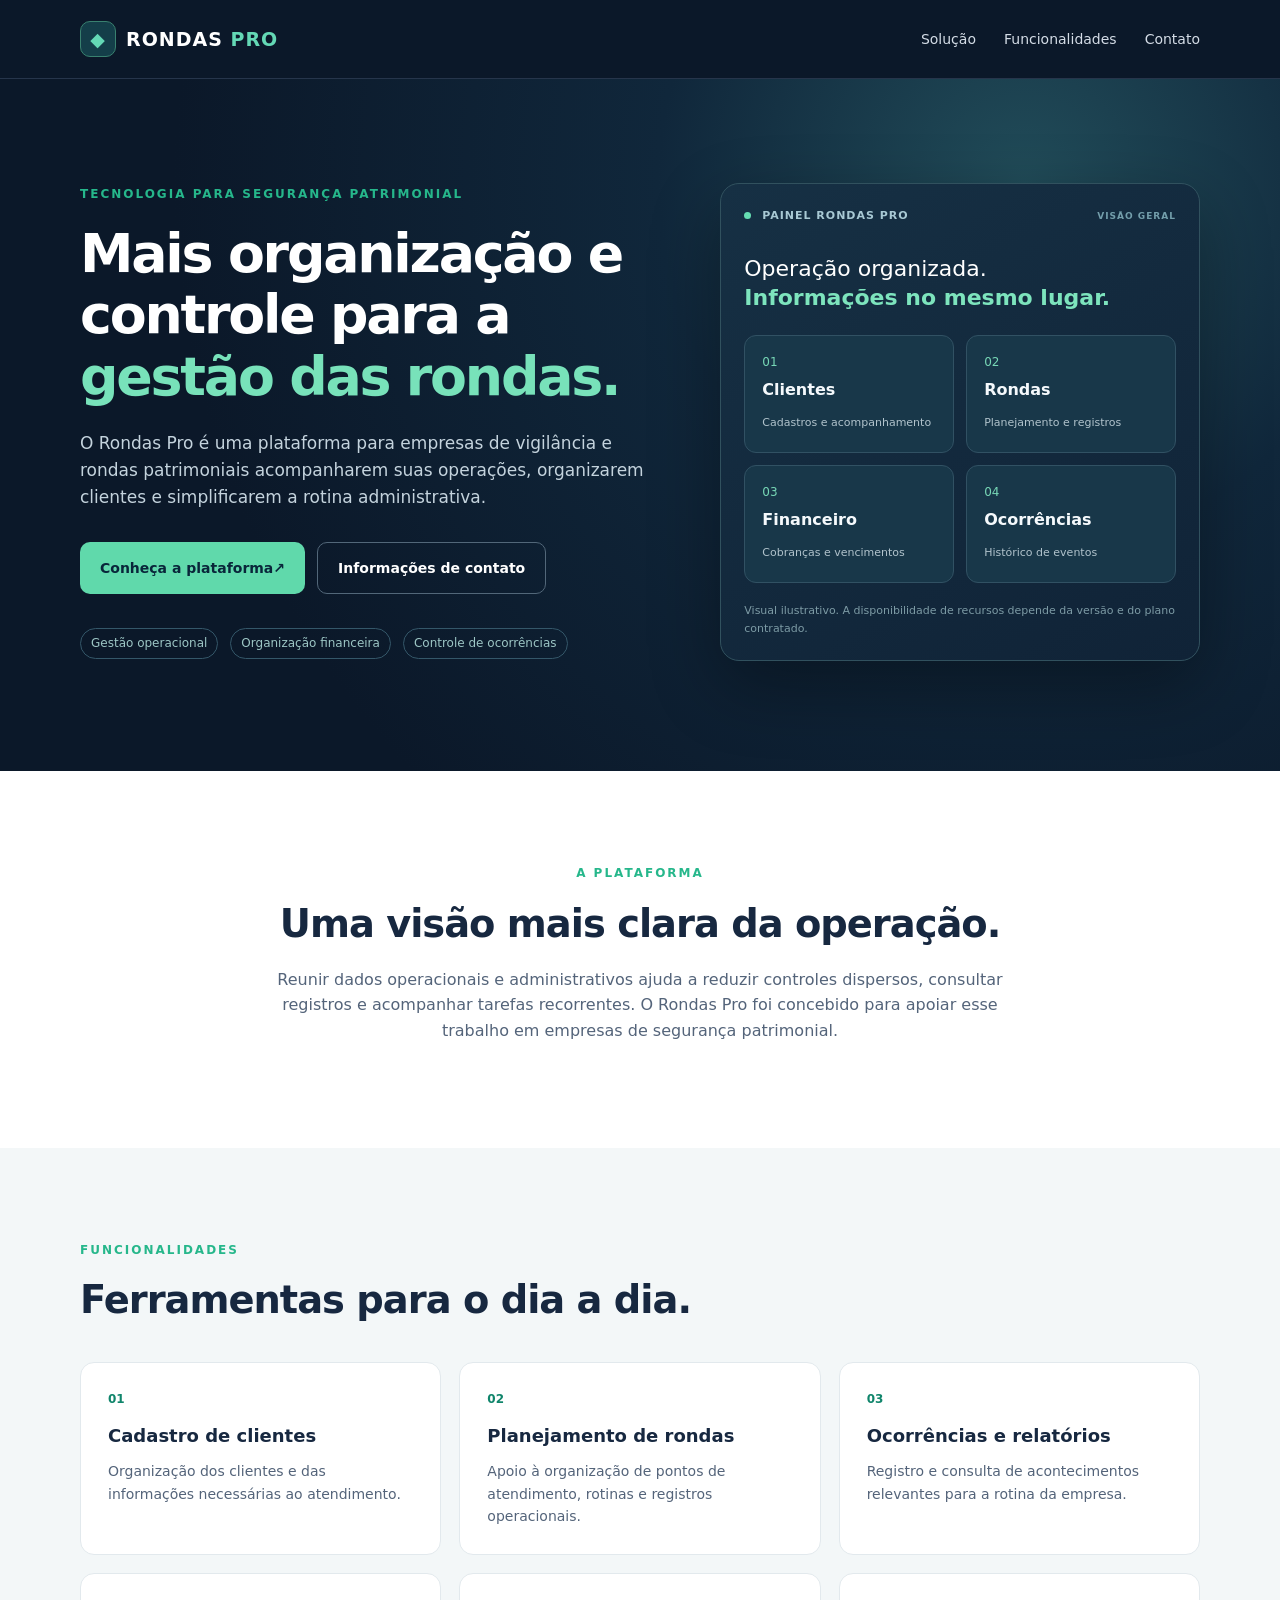
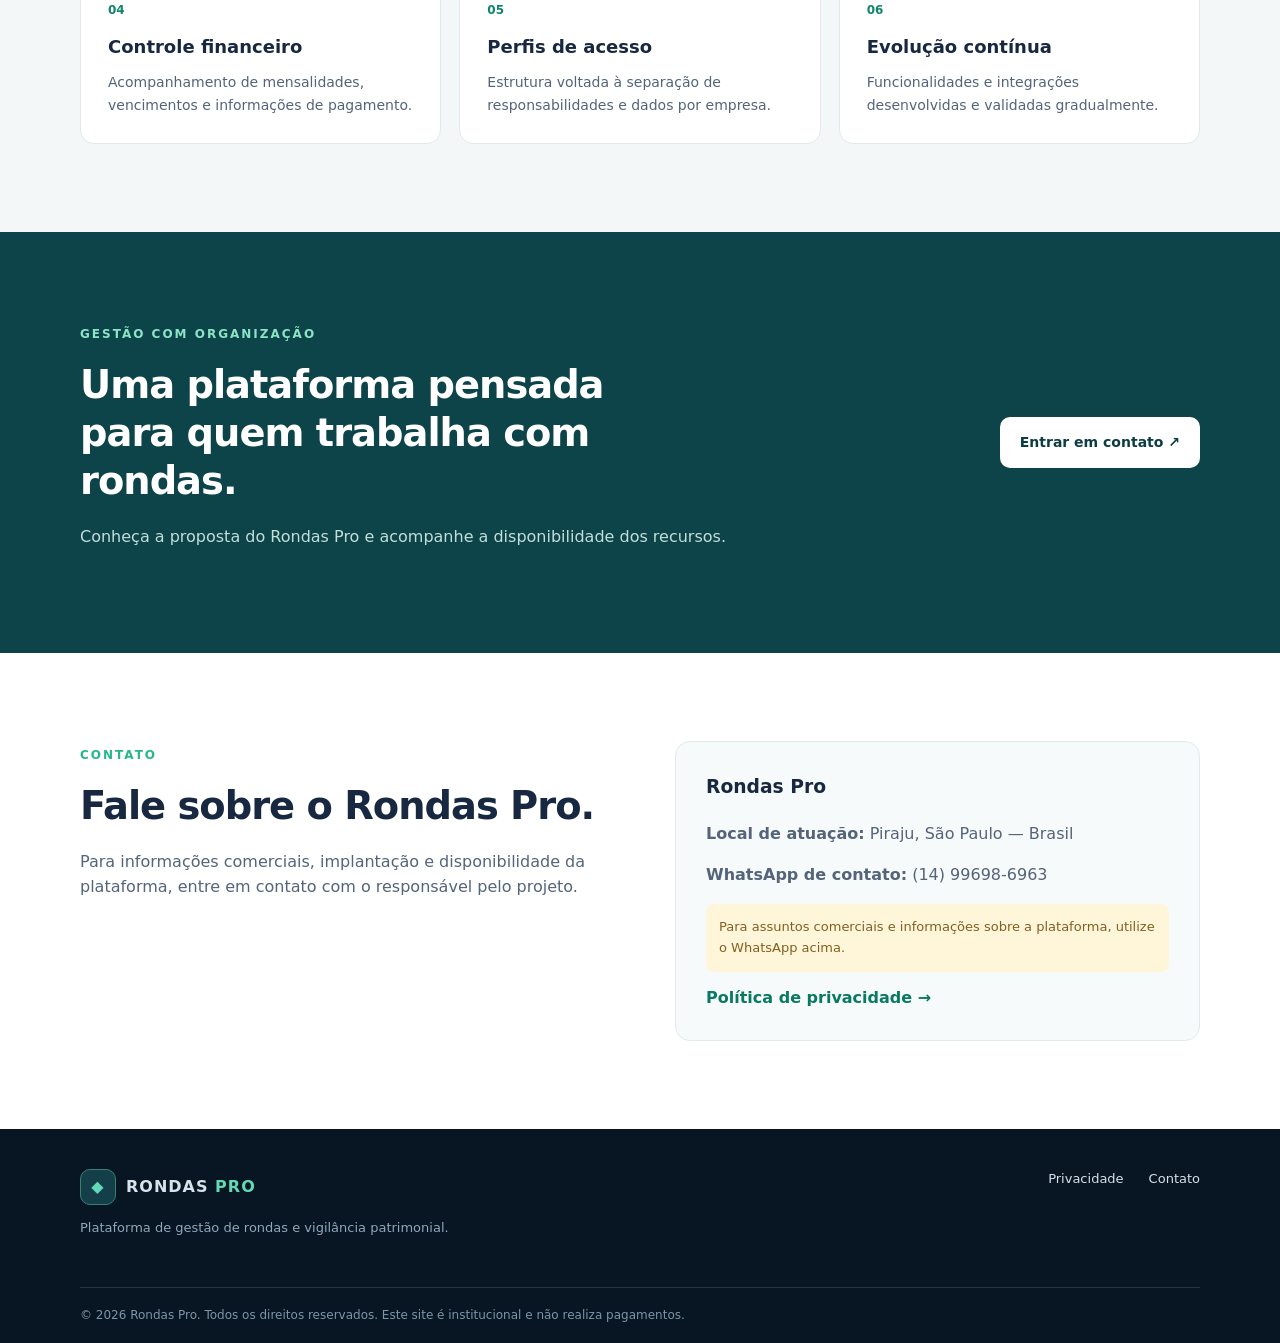
==== index.html @ fb38d1d8 "Site institucional Rondas Pro" ====
<!doctype html>
<html lang="pt-BR">
<head>
  <meta charset="utf-8">
  <meta name="viewport" content="width=device-width,initial-scale=1">
  <meta name="theme-color" content="#0b1829">
  <meta name="description" content="Rondas Pro: plataforma de gestão de rondas patrimoniais, clientes, vigilantes, ocorrências e controle financeiro para empresas de vigilância.">
  <title>Rondas Pro | Gestão de Rondas e Vigilância</title>
  <link rel="stylesheet" href="styles.css">
</head>
<body>
  <header class="header"><div class="wrap nav"><a class="brand" href="#inicio" aria-label="Rondas Pro, início"><span class="brand-mark">◆</span><span>RONDAS <b>PRO</b></span></a><nav aria-label="Navegação principal"><a href="#solucao">Solução</a><a href="#funcionalidades">Funcionalidades</a><a href="#contato">Contato</a></nav></div></header>
  <main id="inicio">
    <section class="hero"><div class="wrap hero-grid"><div><div class="eyebrow">TECNOLOGIA PARA SEGURANÇA PATRIMONIAL</div><h1>Mais organização e controle para a <em>gestão das rondas.</em></h1><p class="lead">O Rondas Pro é uma plataforma para empresas de vigilância e rondas patrimoniais acompanharem suas operações, organizarem clientes e simplificarem a rotina administrativa.</p><div class="actions"><a class="btn primary" href="#funcionalidades">Conheça a plataforma <span aria-hidden="true">↗</span></a><a class="btn secondary" href="#contato">Informações de contato</a></div><div class="hero-tags"><span>Gestão operacional</span><span>Organização financeira</span><span>Controle de ocorrências</span></div></div><div class="dashboard" aria-label="Ilustração conceitual dos módulos do Rondas Pro"><div class="dash-top"><span><i></i> PAINEL RONDAS PRO</span><span class="small">VISÃO GERAL</span></div><div class="dash-title">Operação organizada.<br><strong>Informações no mesmo lugar.</strong></div><div class="dash-cards"><div><span>01</span><b>Clientes</b><small>Cadastros e acompanhamento</small></div><div><span>02</span><b>Rondas</b><small>Planejamento e registros</small></div><div><span>03</span><b>Financeiro</b><small>Cobranças e vencimentos</small></div><div><span>04</span><b>Ocorrências</b><small>Histórico de eventos</small></div></div><p class="dash-note">Visual ilustrativo. A disponibilidade de recursos depende da versão e do plano contratado.</p></div></div></section>
    <section id="solucao" class="section white"><div class="wrap intro"><span class="section-label">A PLATAFORMA</span><h2>Uma visão mais clara da operação.</h2><p>Reunir dados operacionais e administrativos ajuda a reduzir controles dispersos, consultar registros e acompanhar tarefas recorrentes. O Rondas Pro foi concebido para apoiar esse trabalho em empresas de segurança patrimonial.</p></div></section>
    <section id="funcionalidades" class="section soft"><div class="wrap"><span class="section-label">FUNCIONALIDADES</span><h2>Ferramentas para o dia a dia.</h2><div class="features"><article><div class="feature-icon">01</div><h3>Cadastro de clientes</h3><p>Organização dos clientes e das informações necessárias ao atendimento.</p></article><article><div class="feature-icon">02</div><h3>Planejamento de rondas</h3><p>Apoio à organização de pontos de atendimento, rotinas e registros operacionais.</p></article><article><div class="feature-icon">03</div><h3>Ocorrências e relatórios</h3><p>Registro e consulta de acontecimentos relevantes para a rotina da empresa.</p></article><article><div class="feature-icon">04</div><h3>Controle financeiro</h3><p>Acompanhamento de mensalidades, vencimentos e informações de pagamento.</p></article><article><div class="feature-icon">05</div><h3>Perfis de acesso</h3><p>Estrutura voltada à separação de responsabilidades e dados por empresa.</p></article><article><div class="feature-icon">06</div><h3>Evolução contínua</h3><p>Funcionalidades e integrações desenvolvidas e validadas gradualmente.</p></article></div></div></section>
    <section class="section cta"><div class="wrap cta-inner"><div><span class="section-label">GESTÃO COM ORGANIZAÇÃO</span><h2>Uma plataforma pensada para quem trabalha com rondas.</h2><p>Conheça a proposta do Rondas Pro e acompanhe a disponibilidade dos recursos.</p></div><a class="btn light" href="#contato">Entrar em contato ↗</a></div></section>
    <section id="contato" class="section white"><div class="wrap contact-grid"><div><span class="section-label">CONTATO</span><h2>Fale sobre o Rondas Pro.</h2><p>Para informações comerciais, implantação e disponibilidade da plataforma, entre em contato com o responsável pelo projeto.</p></div><div class="contact-card"><h3>Rondas Pro</h3><p><strong>Local de atuação:</strong> Piraju, São Paulo — Brasil</p><p><strong>WhatsApp de contato:</strong> <a href="https://wa.me/5514996986963" target="_blank" rel="noopener noreferrer">(14) 99698-6963</a></p><p class="note">Para assuntos comerciais e informações sobre a plataforma, utilize o WhatsApp acima.</p><a class="inline-link" href="privacidade.html">Política de privacidade →</a></div></div></section>
  </main>
  <footer><div class="wrap footer"><div><div class="brand footer-brand"><span class="brand-mark">◆</span><span>RONDAS <b>PRO</b></span></div><p>Plataforma de gestão de rondas e vigilância patrimonial.</p></div><div class="foot-links"><a href="privacidade.html">Privacidade</a><a href="#contato">Contato</a></div></div><div class="wrap legal">© <span id="year">2026</span> Rondas Pro. Todos os direitos reservados. Este site é institucional e não realiza pagamentos.</div></footer>
  <script src="script.js" defer></script>
</body>
</html>
---- styles.css ----
:root{font-family:Inter,system-ui,-apple-system,"Segoe UI",Arial,sans-serif;color:#172840;background:#fff;font-synthesis:none}*{box-sizing:border-box}html{scroll-behavior:smooth}body{margin:0;line-height:1.6}a{color:inherit;text-decoration:none}.wrap{width:min(1120px,calc(100% - 40px));margin:auto}.header{background:#0b1829;color:#fff;position:sticky;top:0;z-index:5;border-bottom:1px solid #26354b}.nav{min-height:78px;display:flex;align-items:center;justify-content:space-between;gap:16px}.brand{font-size:19px;font-weight:800;letter-spacing:1px;display:inline-flex;align-items:center;gap:10px}.brand b{color:#64d8b5}.brand-mark{background:#143e49;border:1px solid #39816f;color:#64d8b5;border-radius:10px;width:36px;height:36px;display:grid;place-items:center}.nav nav{display:flex;gap:28px;font-size:14px;color:#d4dce6}.nav a:hover,.foot-links a:hover{color:#65d6ae}.hero{background:radial-gradient(circle at 80% 15%,#214c59 0%,#10273b 31%,#0b1829 72%);color:#fff;padding:104px 0 110px}.hero-grid{display:grid;grid-template-columns:1.1fr 0.9fr;gap:54px;align-items:center}.eyebrow,.section-label{color:#26b78b;font-size:12px;letter-spacing:2px;font-weight:800}.hero h1{font-size:clamp(38px,4.2vw,61px);line-height:1.14;letter-spacing:-2.2px;margin:19px 0 23px}.hero h1 em{color:#78e2ba;font-style:normal}.lead{font-size:17px;color:#c4d3dd;max-width:600px}.actions{display:flex;flex-wrap:wrap;gap:12px;margin-top:30px}.btn{display:inline-flex;align-items:center;justify-content:center;border-radius:10px;padding:14px 20px;font-size:14px;font-weight:750;transition:.2s}.btn:hover{transform:translateY(-2px)}.primary{background:#60d9ab;color:#09263a}.secondary{border:1px solid #526779;color:#fff}.light{background:#fff;color:#0d3d43;white-space:nowrap}.hero-tags{display:flex;gap:12px;flex-wrap:wrap;margin-top:34px}.hero-tags span{font-size:12px;color:#9dc6c5;border:1px solid #345769;padding:5px 10px;border-radius:20px}.dashboard{border:1px solid #31515e;background:linear-gradient(150deg,#163044,#102337);padding:23px;border-radius:19px;box-shadow:0 25px 70px #0005}.dash-top{display:flex;justify-content:space-between;gap:8px;align-items:center;font-size:11px;color:#a8c9d4;font-weight:800;letter-spacing:1px}.dash-top i{display:inline-block;width:7px;height:7px;background:#65ddb2;border-radius:50%;margin-right:6px}.small{font-size:9px;color:#739eab}.dash-title{font-size:22px;line-height:1.35;margin:29px 0 22px}.dash-title strong{color:#7de4bd}.dash-cards{display:grid;grid-template-columns:1fr 1fr;gap:12px}.dash-cards div{padding:17px;border:1px solid #315163;background:#183749;border-radius:12px;min-height:118px}.dash-cards span{display:block;font-size:12px;color:#77d7b6}.dash-cards b{display:block;margin:5px 0;color:#f5f9fc}.dash-cards small{color:#b1c3cc;font-size:11px}.dash-note{font-size:11px;color:#7d9ba5;margin:19px 0 0}.section{padding:88px 0}.intro{max-width:760px;text-align:center}.section h2{font-size:clamp(28px,3vw,40px);line-height:1.25;letter-spacing:-1px;margin:15px 0 19px}.section p{color:#54647a}.soft{background:#f3f7f8}.features{display:grid;grid-template-columns:repeat(3,1fr);gap:18px;margin-top:38px}.features article{padding:27px;background:white;border:1px solid #e2e9ed;border-radius:14px}.feature-icon{color:#10856b;font-weight:900;font-size:12px}.features h3{margin:13px 0 9px;font-size:18px}.features p{font-size:14px;margin:0}.cta{background:#0c4449;color:white}.cta-inner{display:flex;align-items:center;justify-content:space-between;gap:50px}.cta .section-label{color:#8de4c5}.cta p{color:#c3ded8}.cta h2{max-width:610px}.contact-grid{display:grid;grid-template-columns:1fr 1fr;gap:70px;align-items:start}.contact-card{border:1px solid #e0e9ee;background:#f7fafb;border-radius:15px;padding:30px}.contact-card h3{margin-top:0}.note{font-size:13px;background:#fff5d8;padding:13px;border-radius:8px;color:#806020!important}.inline-link{font-weight:700;color:#087a62}.privacy{max-width:830px;padding:78px 0}.privacy h1{font-size:42px;margin:10px 0}.privacy h2{font-size:22px;margin-top:33px}.privacy p,.privacy li{color:#4b6074}.privacy .notice{padding:17px;border-left:4px solid #c59425;background:#fff8e7}footer{background:#081523;color:#d7e2e9;padding-top:40px}.footer{display:flex;justify-content:space-between;gap:30px}.footer p{font-size:13px;color:#92a7b7}.footer-brand{font-size:16px}.foot-links{display:flex;gap:25px;font-size:13px}.legal{border-top:1px solid #243347;color:#7e96a6;margin-top:35px;padding:18px 0;font-size:12px}@media(max-width:780px){.hero{padding:66px 0}.hero-grid,.contact-grid{grid-template-columns:1fr;gap:38px}.features{grid-template-columns:repeat(2,1fr)}.nav nav{gap:12px;font-size:12px}.cta-inner{display:block}.cta .btn{margin-top:15px}}@media(max-width:520px){.wrap{width:min(100% - 30px,1120px)}.brand{font-size:14px}.brand-mark{height:30px;width:30px}.nav nav a:first-child{display:none}.features{grid-template-columns:1fr}.hero h1{letter-spacing:-1px}.section{padding:62px 0}.footer{display:block}.foot-links{margin-top:20px}}
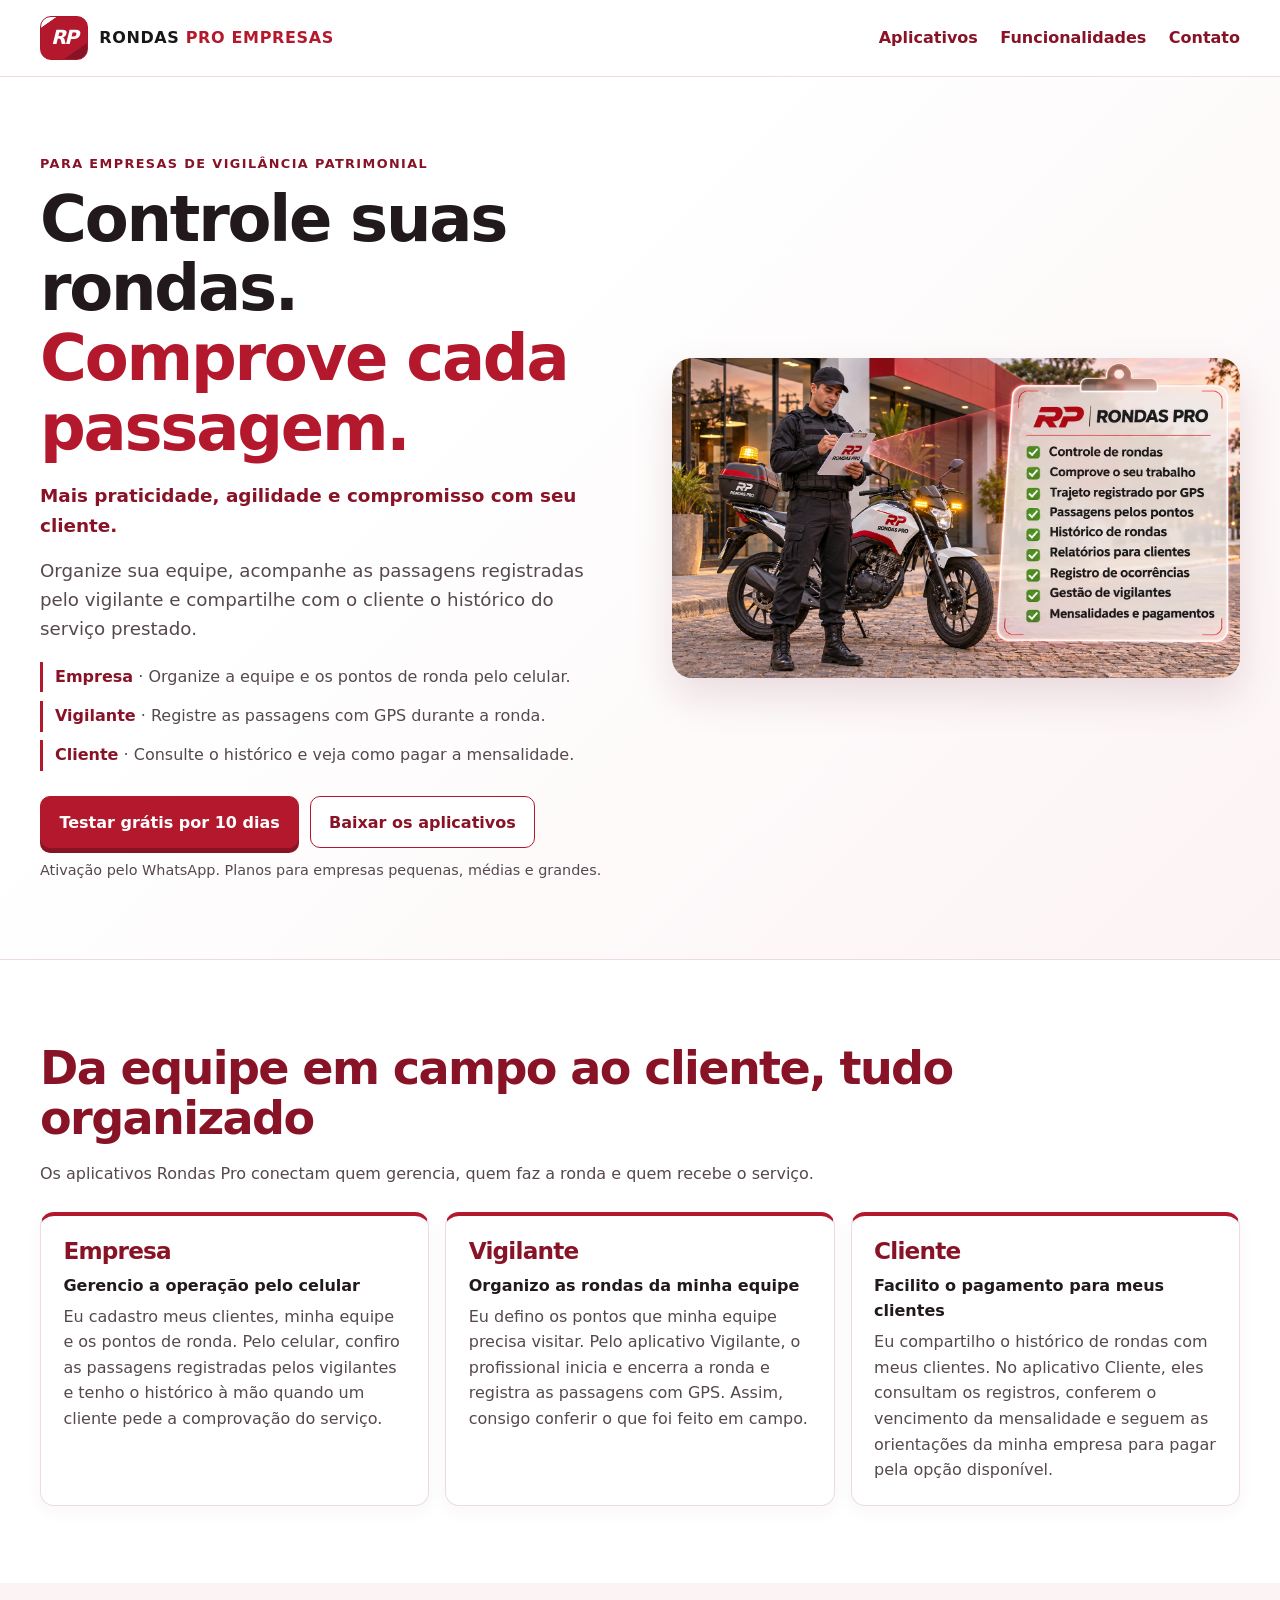
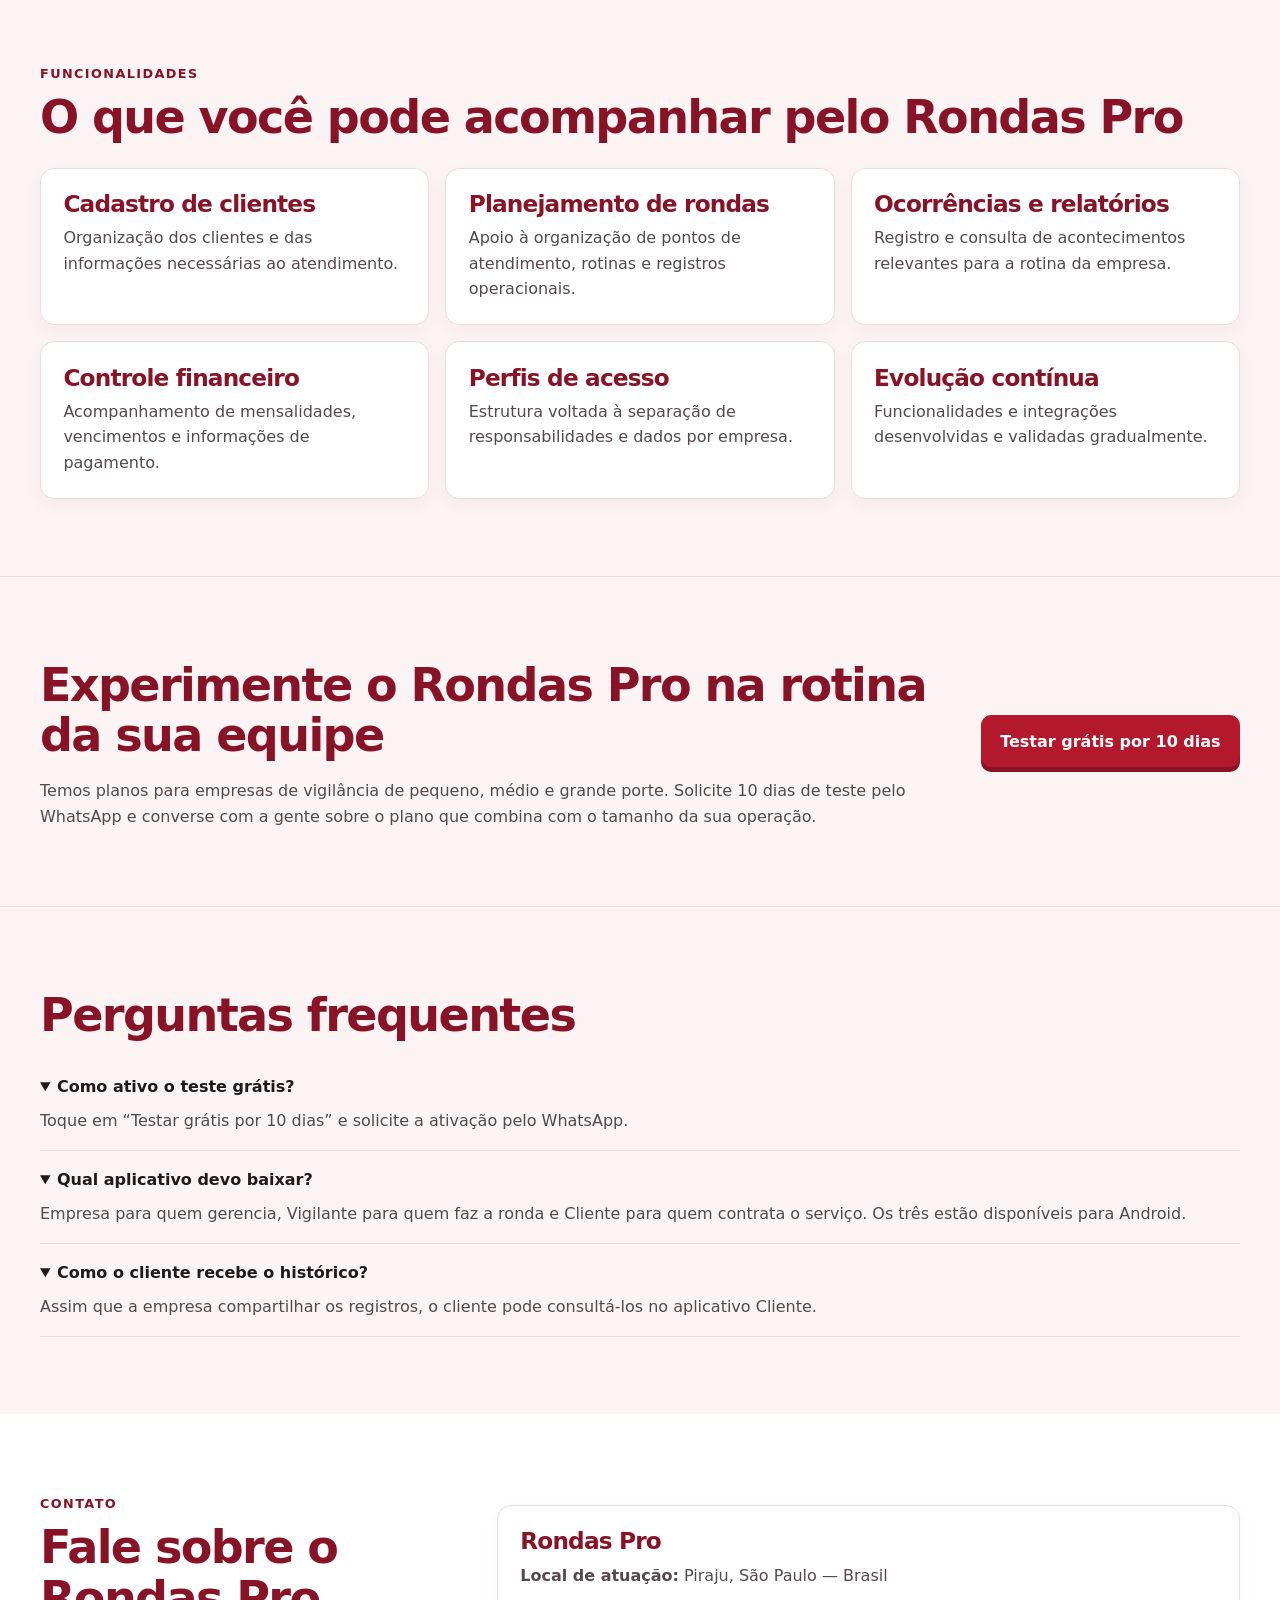
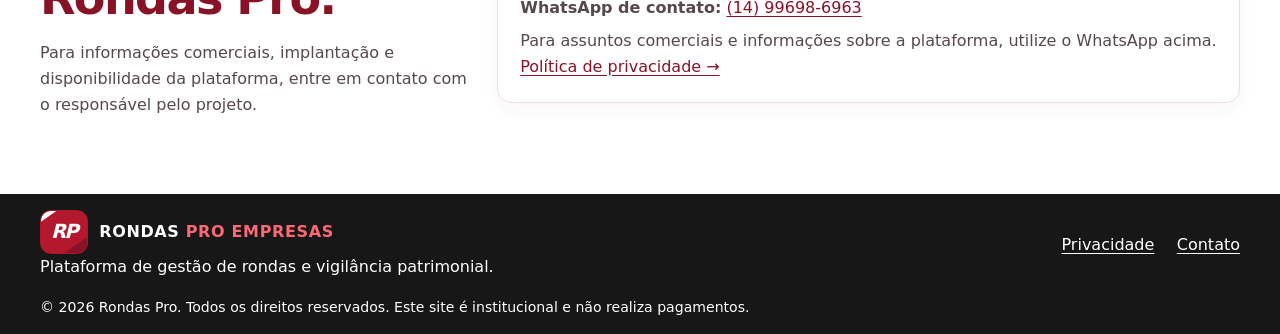
==== commit 0eb8781d: "Atualizar identidade visual, capa e paginas Rondas Pro" ====
--- a/index.html
+++ b/index.html
@@ -1,23 +1,55 @@
-<!doctype html>
+<!DOCTYPE html>
+
 <html lang="pt-BR">
 <head>
-  <meta charset="utf-8">
-  <meta name="viewport" content="width=device-width,initial-scale=1">
-  <meta name="theme-color" content="#0b1829">
-  <meta name="description" content="Rondas Pro: plataforma de gestão de rondas patrimoniais, clientes, vigilantes, ocorrências e controle financeiro para empresas de vigilância.">
-  <title>Rondas Pro | Gestão de Rondas e Vigilância</title>
-  <link rel="stylesheet" href="styles.css">
-</head>
+<meta charset="utf-8"/>
+<meta content="width=device-width,initial-scale=1" name="viewport"/>
+<meta content="#ffffff" name="theme-color"/>
+<meta content="Rondas Pro: plataforma de gestão de rondas patrimoniais, clientes, vigilantes, ocorrências e controle financeiro para empresas de vigilância." name="description"/>
+<title>Rondas Pro | Gestão de Rondas e Vigilância</title>
+
+<link href="https://josenildofelix54321-netizen.github.io/rondas-pro-site-institucional/" rel="canonical"/><link href="styles.css" rel="stylesheet"/></head>
 <body>
-  <header class="header"><div class="wrap nav"><a class="brand" href="#inicio" aria-label="Rondas Pro, início"><span class="brand-mark">◆</span><span>RONDAS <b>PRO</b></span></a><nav aria-label="Navegação principal"><a href="#solucao">Solução</a><a href="#funcionalidades">Funcionalidades</a><a href="#contato">Contato</a></nav></div></header>
-  <main id="inicio">
-    <section class="hero"><div class="wrap hero-grid"><div><div class="eyebrow">TECNOLOGIA PARA SEGURANÇA PATRIMONIAL</div><h1>Mais organização e controle para a <em>gestão das rondas.</em></h1><p class="lead">O Rondas Pro é uma plataforma para empresas de vigilância e rondas patrimoniais acompanharem suas operações, organizarem clientes e simplificarem a rotina administrativa.</p><div class="actions"><a class="btn primary" href="#funcionalidades">Conheça a plataforma <span aria-hidden="true">↗</span></a><a class="btn secondary" href="#contato">Informações de contato</a></div><div class="hero-tags"><span>Gestão operacional</span><span>Organização financeira</span><span>Controle de ocorrências</span></div></div><div class="dashboard" aria-label="Ilustração conceitual dos módulos do Rondas Pro"><div class="dash-top"><span><i></i> PAINEL RONDAS PRO</span><span class="small">VISÃO GERAL</span></div><div class="dash-title">Operação organizada.<br><strong>Informações no mesmo lugar.</strong></div><div class="dash-cards"><div><span>01</span><b>Clientes</b><small>Cadastros e acompanhamento</small></div><div><span>02</span><b>Rondas</b><small>Planejamento e registros</small></div><div><span>03</span><b>Financeiro</b><small>Cobranças e vencimentos</small></div><div><span>04</span><b>Ocorrências</b><small>Histórico de eventos</small></div></div><p class="dash-note">Visual ilustrativo. A disponibilidade de recursos depende da versão e do plano contratado.</p></div></div></section>
-    <section id="solucao" class="section white"><div class="wrap intro"><span class="section-label">A PLATAFORMA</span><h2>Uma visão mais clara da operação.</h2><p>Reunir dados operacionais e administrativos ajuda a reduzir controles dispersos, consultar registros e acompanhar tarefas recorrentes. O Rondas Pro foi concebido para apoiar esse trabalho em empresas de segurança patrimonial.</p></div></section>
-    <section id="funcionalidades" class="section soft"><div class="wrap"><span class="section-label">FUNCIONALIDADES</span><h2>Ferramentas para o dia a dia.</h2><div class="features"><article><div class="feature-icon">01</div><h3>Cadastro de clientes</h3><p>Organização dos clientes e das informações necessárias ao atendimento.</p></article><article><div class="feature-icon">02</div><h3>Planejamento de rondas</h3><p>Apoio à organização de pontos de atendimento, rotinas e registros operacionais.</p></article><article><div class="feature-icon">03</div><h3>Ocorrências e relatórios</h3><p>Registro e consulta de acontecimentos relevantes para a rotina da empresa.</p></article><article><div class="feature-icon">04</div><h3>Controle financeiro</h3><p>Acompanhamento de mensalidades, vencimentos e informações de pagamento.</p></article><article><div class="feature-icon">05</div><h3>Perfis de acesso</h3><p>Estrutura voltada à separação de responsabilidades e dados por empresa.</p></article><article><div class="feature-icon">06</div><h3>Evolução contínua</h3><p>Funcionalidades e integrações desenvolvidas e validadas gradualmente.</p></article></div></div></section>
-    <section class="section cta"><div class="wrap cta-inner"><div><span class="section-label">GESTÃO COM ORGANIZAÇÃO</span><h2>Uma plataforma pensada para quem trabalha com rondas.</h2><p>Conheça a proposta do Rondas Pro e acompanhe a disponibilidade dos recursos.</p></div><a class="btn light" href="#contato">Entrar em contato ↗</a></div></section>
-    <section id="contato" class="section white"><div class="wrap contact-grid"><div><span class="section-label">CONTATO</span><h2>Fale sobre o Rondas Pro.</h2><p>Para informações comerciais, implantação e disponibilidade da plataforma, entre em contato com o responsável pelo projeto.</p></div><div class="contact-card"><h3>Rondas Pro</h3><p><strong>Local de atuação:</strong> Piraju, São Paulo — Brasil</p><p><strong>WhatsApp de contato:</strong> <a href="https://wa.me/5514996986963" target="_blank" rel="noopener noreferrer">(14) 99698-6963</a></p><p class="note">Para assuntos comerciais e informações sobre a plataforma, utilize o WhatsApp acima.</p><a class="inline-link" href="privacidade.html">Política de privacidade →</a></div></div></section>
-  </main>
-  <footer><div class="wrap footer"><div><div class="brand footer-brand"><span class="brand-mark">◆</span><span>RONDAS <b>PRO</b></span></div><p>Plataforma de gestão de rondas e vigilância patrimonial.</p></div><div class="foot-links"><a href="privacidade.html">Privacidade</a><a href="#contato">Contato</a></div></div><div class="wrap legal">© <span id="year">2026</span> Rondas Pro. Todos os direitos reservados. Este site é institucional e não realiza pagamentos.</div></footer>
-  <script src="script.js" defer></script>
+<header class="header"><div class="wrap nav"><a aria-label="Rondas Pro, início" class="brand" href="#inicio"><span aria-hidden="true" class="brand-mark">RP</span><span>RONDAS <b>PRO EMPRESAS</b></span></a><nav aria-label="Navegação principal"><a href="#solucao">Aplicativos</a><a href="#funcionalidades">Funcionalidades</a><a href="#contato">Contato</a></nav></div></header>
+<main id="inicio">
+<section class="hero ronda-cover">
+<div class="wrap"><div class="cover-copy">
+<div class="eyebrow">PARA EMPRESAS DE VIGILÂNCIA PATRIMONIAL</div>
+<h1>Controle suas rondas. <em>Comprove cada passagem.</em></h1><p class="slogan">Mais praticidade, agilidade e compromisso com seu cliente.</p>
+<p class="lead">Organize sua equipe, acompanhe as passagens registradas pelo vigilante e compartilhe com o cliente o histórico do serviço prestado.</p>
+<ul class="cover-benefits">
+<li><strong>Empresa</strong> · Organize a equipe e os pontos de ronda pelo celular.</li>
+<li><strong>Vigilante</strong> · Registre as passagens com GPS durante a ronda.</li>
+<li><strong>Cliente</strong> · Consulte o histórico e veja como pagar a mensalidade.</li>
+</ul>
+<div class="actions">
+<a class="btn primary" href="https://wa.me/5514996986963?text=Ol%C3%A1%21%20Gostaria%20de%20testar%20o%20Rondas%20Pro%20por%2010%20dias.">Testar grátis por 10 dias</a>
+<a class="btn secondary" href="https://rondas-pro-downloads-production.up.railway.app/">Baixar os aplicativos</a>
+</div>
+<p class="trial-note">Ativação pelo WhatsApp. Planos para empresas pequenas, médias e grandes.</p>
+</div><img alt="Vigilante com prancheta, motocicleta e lista de benefícios do Rondas Pro" class="cover-photo" fetchpriority="high" height="941" src="capa-rondas-pro.webp" width="1672"/></div>
+</section>
+<section class="section white" id="solucao">
+<div class="wrap"><h2>Da equipe em campo ao cliente, tudo organizado</h2>
+<p>Os aplicativos Rondas Pro conectam quem gerencia, quem faz a ronda e quem recebe o serviço.</p>
+<div class="features">
+<article><h3>Empresa</h3><p><strong class="card-benefit">Gerencio a operação pelo celular</strong>Eu cadastro meus clientes, minha equipe e os pontos de ronda. Pelo celular, confiro as passagens registradas pelos vigilantes e tenho o histórico à mão quando um cliente pede a comprovação do serviço.</p></article>
+<article><h3>Vigilante</h3><p><strong class="card-benefit">Organizo as rondas da minha equipe</strong>Eu defino os pontos que minha equipe precisa visitar. Pelo aplicativo Vigilante, o profissional inicia e encerra a ronda e registra as passagens com GPS. Assim, consigo conferir o que foi feito em campo.</p></article>
+<article><h3>Cliente</h3><p><strong class="card-benefit">Facilito o pagamento para meus clientes</strong>Eu compartilho o histórico de rondas com meus clientes. No aplicativo Cliente, eles consultam os registros, conferem o vencimento da mensalidade e seguem as orientações da minha empresa para pagar pela opção disponível.</p></article>
+</div>
+</div>
+</section>
+<section class="section soft" id="funcionalidades"><div class="wrap"><span class="section-label">FUNCIONALIDADES</span><h2>O que você pode acompanhar pelo Rondas Pro</h2><div class="features"><article><h3>Cadastro de clientes</h3><p>Organização dos clientes e das informações necessárias ao atendimento.</p></article><article><h3>Planejamento de rondas</h3><p>Apoio à organização de pontos de atendimento, rotinas e registros operacionais.</p></article><article><h3>Ocorrências e relatórios</h3><p>Registro e consulta de acontecimentos relevantes para a rotina da empresa.</p></article><article><h3>Controle financeiro</h3><p>Acompanhamento de mensalidades, vencimentos e informações de pagamento.</p></article><article><h3>Perfis de acesso</h3><p>Estrutura voltada à separação de responsabilidades e dados por empresa.</p></article><article><h3>Evolução contínua</h3><p>Funcionalidades e integrações desenvolvidas e validadas gradualmente.</p></article></div></div></section>
+<section class="section cta"><div class="wrap cta-inner"><div><h2>Experimente o Rondas Pro na rotina da sua equipe</h2><p>Temos planos para empresas de vigilância de pequeno, médio e grande porte. Solicite 10 dias de teste pelo WhatsApp e converse com a gente sobre o plano que combina com o tamanho da sua operação.</p></div><a class="btn light" href="https://wa.me/5514996986963?text=Ol%C3%A1%21%20Gostaria%20de%20testar%20o%20Rondas%20Pro%20por%2010%20dias.">Testar grátis por 10 dias</a></div></section>
+<section class="section soft site-faq" id="perguntas">
+<div class="wrap"><h2>Perguntas frequentes</h2>
+<details open=""><summary>Como ativo o teste grátis?</summary><p>Toque em “Testar grátis por 10 dias” e solicite a ativação pelo WhatsApp.</p></details>
+<details open=""><summary>Qual aplicativo devo baixar?</summary><p>Empresa para quem gerencia, Vigilante para quem faz a ronda e Cliente para quem contrata o serviço. Os três estão disponíveis para Android.</p></details>
+<details open=""><summary>Como o cliente recebe o histórico?</summary><p>Assim que a empresa compartilhar os registros, o cliente pode consultá-los no aplicativo Cliente.</p></details>
+</div>
+</section>
+<section class="section white" id="contato"><div class="wrap contact-grid"><div><span class="section-label">CONTATO</span><h2>Fale sobre o Rondas Pro.</h2><p>Para informações comerciais, implantação e disponibilidade da plataforma, entre em contato com o responsável pelo projeto.</p></div><div class="contact-card"><h3>Rondas Pro</h3><p><strong>Local de atuação:</strong> Piraju, São Paulo — Brasil</p><p><strong>WhatsApp de contato:</strong> <a href="https://wa.me/5514996986963" rel="noopener noreferrer" target="_blank">(14) 99698-6963</a></p><p class="note">Para assuntos comerciais e informações sobre a plataforma, utilize o WhatsApp acima.</p><a class="inline-link" href="privacidade.html">Política de privacidade →</a></div></div></section>
+</main>
+<footer><div class="wrap footer"><div><div class="brand footer-brand"><span aria-hidden="true" class="brand-mark">RP</span><span>RONDAS <b>PRO EMPRESAS</b></span></div><p>Plataforma de gestão de rondas e vigilância patrimonial.</p></div><div class="foot-links"><a href="privacidade.html">Privacidade</a><a href="#contato">Contato</a></div></div><div class="wrap legal">© <span id="year">2026</span> Rondas Pro. Todos os direitos reservados. Este site é institucional e não realiza pagamentos.</div></footer>
 </body>
 </html>
--- a/styles.css
+++ b/styles.css
@@ -1 +1,25 @@
-:root{font-family:Inter,system-ui,-apple-system,"Segoe UI",Arial,sans-serif;color:#172840;background:#fff;font-synthesis:none}*{box-sizing:border-box}html{scroll-behavior:smooth}body{margin:0;line-height:1.6}a{color:inherit;text-decoration:none}.wrap{width:min(1120px,calc(100% - 40px));margin:auto}.header{background:#0b1829;color:#fff;position:sticky;top:0;z-index:5;border-bottom:1px solid #26354b}.nav{min-height:78px;display:flex;align-items:center;justify-content:space-between;gap:16px}.brand{font-size:19px;font-weight:800;letter-spacing:1px;display:inline-flex;align-items:center;gap:10px}.brand b{color:#64d8b5}.brand-mark{background:#143e49;border:1px solid #39816f;color:#64d8b5;border-radius:10px;width:36px;height:36px;display:grid;place-items:center}.nav nav{display:flex;gap:28px;font-size:14px;color:#d4dce6}.nav a:hover,.foot-links a:hover{color:#65d6ae}.hero{background:radial-gradient(circle at 80% 15%,#214c59 0%,#10273b 31%,#0b1829 72%);color:#fff;padding:104px 0 110px}.hero-grid{display:grid;grid-template-columns:1.1fr 0.9fr;gap:54px;align-items:center}.eyebrow,.section-label{color:#26b78b;font-size:12px;letter-spacing:2px;font-weight:800}.hero h1{font-size:clamp(38px,4.2vw,61px);line-height:1.14;letter-spacing:-2.2px;margin:19px 0 23px}.hero h1 em{color:#78e2ba;font-style:normal}.lead{font-size:17px;color:#c4d3dd;max-width:600px}.actions{display:flex;flex-wrap:wrap;gap:12px;margin-top:30px}.btn{display:inline-flex;align-items:center;justify-content:center;border-radius:10px;padding:14px 20px;font-size:14px;font-weight:750;transition:.2s}.btn:hover{transform:translateY(-2px)}.primary{background:#60d9ab;color:#09263a}.secondary{border:1px solid #526779;color:#fff}.light{background:#fff;color:#0d3d43;white-space:nowrap}.hero-tags{display:flex;gap:12px;flex-wrap:wrap;margin-top:34px}.hero-tags span{font-size:12px;color:#9dc6c5;border:1px solid #345769;padding:5px 10px;border-radius:20px}.dashboard{border:1px solid #31515e;background:linear-gradient(150deg,#163044,#102337);padding:23px;border-radius:19px;box-shadow:0 25px 70px #0005}.dash-top{display:flex;justify-content:space-between;gap:8px;align-items:center;font-size:11px;color:#a8c9d4;font-weight:800;letter-spacing:1px}.dash-top i{display:inline-block;width:7px;height:7px;background:#65ddb2;border-radius:50%;margin-right:6px}.small{font-size:9px;color:#739eab}.dash-title{font-size:22px;line-height:1.35;margin:29px 0 22px}.dash-title strong{color:#7de4bd}.dash-cards{display:grid;grid-template-columns:1fr 1fr;gap:12px}.dash-cards div{padding:17px;border:1px solid #315163;background:#183749;border-radius:12px;min-height:118px}.dash-cards span{display:block;font-size:12px;color:#77d7b6}.dash-cards b{display:block;margin:5px 0;color:#f5f9fc}.dash-cards small{color:#b1c3cc;font-size:11px}.dash-note{font-size:11px;color:#7d9ba5;margin:19px 0 0}.section{padding:88px 0}.intro{max-width:760px;text-align:center}.section h2{font-size:clamp(28px,3vw,40px);line-height:1.25;letter-spacing:-1px;margin:15px 0 19px}.section p{color:#54647a}.soft{background:#f3f7f8}.features{display:grid;grid-template-columns:repeat(3,1fr);gap:18px;margin-top:38px}.features article{padding:27px;background:white;border:1px solid #e2e9ed;border-radius:14px}.feature-icon{color:#10856b;font-weight:900;font-size:12px}.features h3{margin:13px 0 9px;font-size:18px}.features p{font-size:14px;margin:0}.cta{background:#0c4449;color:white}.cta-inner{display:flex;align-items:center;justify-content:space-between;gap:50px}.cta .section-label{color:#8de4c5}.cta p{color:#c3ded8}.cta h2{max-width:610px}.contact-grid{display:grid;grid-template-columns:1fr 1fr;gap:70px;align-items:start}.contact-card{border:1px solid #e0e9ee;background:#f7fafb;border-radius:15px;padding:30px}.contact-card h3{margin-top:0}.note{font-size:13px;background:#fff5d8;padding:13px;border-radius:8px;color:#806020!important}.inline-link{font-weight:700;color:#087a62}.privacy{max-width:830px;padding:78px 0}.privacy h1{font-size:42px;margin:10px 0}.privacy h2{font-size:22px;margin-top:33px}.privacy p,.privacy li{color:#4b6074}.privacy .notice{padding:17px;border-left:4px solid #c59425;background:#fff8e7}footer{background:#081523;color:#d7e2e9;padding-top:40px}.footer{display:flex;justify-content:space-between;gap:30px}.footer p{font-size:13px;color:#92a7b7}.footer-brand{font-size:16px}.foot-links{display:flex;gap:25px;font-size:13px}.legal{border-top:1px solid #243347;color:#7e96a6;margin-top:35px;padding:18px 0;font-size:12px}@media(max-width:780px){.hero{padding:66px 0}.hero-grid,.contact-grid{grid-template-columns:1fr;gap:38px}.features{grid-template-columns:repeat(2,1fr)}.nav nav{gap:12px;font-size:12px}.cta-inner{display:block}.cta .btn{margin-top:15px}}@media(max-width:520px){.wrap{width:min(100% - 30px,1120px)}.brand{font-size:14px}.brand-mark{height:30px;width:30px}.nav nav a:first-child{display:none}.features{grid-template-columns:1fr}.hero h1{letter-spacing:-1px}.section{padding:62px 0}.footer{display:block}.foot-links{margin-top:20px}}
+
+    :root{--red:#b3182d;--deep:#881326;--ink:#21191c;--muted:#55484e;--line:#eddcdf;--tint:#fcf3f4}
+    *{box-sizing:border-box}html{scroll-behavior:smooth}body{margin:0;background:white;color:var(--ink);font:1rem/1.6 "Segoe UI",system-ui,sans-serif}
+    .wrap{width:min(1200px,calc(100% - 3rem));margin:auto}a{color:var(--deep);text-underline-offset:.2em}
+    a:focus-visible,summary:focus-visible{outline:3px solid #784100;outline-offset:4px}
+    .header{border-bottom:1px solid var(--line)}.nav,.footer{display:flex;justify-content:space-between;align-items:center;gap:1rem;padding:1rem 0}
+    nav,.foot-links{display:flex;gap:1.4rem;flex-wrap:wrap}nav a,.brand{text-decoration:none;font-weight:750}.brand{display:inline-flex;align-items:center;gap:.7rem;color:var(--ink);letter-spacing:.04em}.brand b{color:var(--red)}
+    .brand-mark{display:grid;place-items:center;width:48px;height:44px;border-radius:11px;background:linear-gradient(145deg,#fff 0 14%,#b3182d 15% 78%,#881326 79%);color:#fff;font-size:1.22rem;font-style:italic;font-weight:900;letter-spacing:-.08em;border:1px solid #ad172b}
+    .hero{background:linear-gradient(135deg,#fff 35%,var(--tint));border-bottom:1px solid var(--line);padding:clamp(2.6rem,6vw,6rem) 0}
+    .hero>.wrap{display:grid;grid-template-columns:1fr 1fr;align-items:center;gap:clamp(1.5rem,5vw,5rem)}.cover-photo{width:100%;height:auto;aspect-ratio:4/3;object-fit:cover;object-position:right top;filter:contrast(1.09);border-radius:20px;box-shadow:0 18px 40px #60122120;grid-column:2;grid-row:1}.cover-copy{grid-column:1;grid-row:1}
+    .eyebrow,.section-label{color:var(--deep);font-weight:800;font-size:.8rem;letter-spacing:.11em}
+    h1,h2,h3,p{margin:0}h1,h2,h3{line-height:1.09;letter-spacing:-.035em}h1{font-size:clamp(2.65rem,5vw,5.1rem);margin:.65rem 0 1.1rem}h1 em{color:var(--red);font-style:normal;display:block}
+    h2{font-size:clamp(2rem,3.6vw,3.4rem);color:var(--deep);margin:.4rem 0 1.1rem}h3{font-size:1.45rem;color:var(--deep);margin-bottom:.55rem}
+    p{color:var(--muted)}.lead{font-size:1.14rem;max-width:47ch}.actions{display:flex;flex-wrap:wrap;gap:.65rem;margin-top:1.6rem}.trial-note{margin-top:.65rem;font-size:.9rem}
+    .btn{display:inline-flex;align-items:center;justify-content:center;min-height:52px;padding:.72rem 1.15rem;border-radius:10px;font-weight:750;text-decoration:none;border:1px solid var(--red);text-align:center}.btn.primary,.btn.light{background:var(--red);color:white;box-shadow:0 5px 0 var(--deep)}.btn.primary:hover,.btn.light:hover{background:var(--deep)}.btn.secondary{background:white;color:var(--deep)}
+    .cover-benefits{list-style:none;padding:0;margin:1.15rem 0 0;display:grid;gap:.55rem}.cover-benefits li{border-left:3px solid var(--red);padding:.25rem 0 .25rem .75rem;color:var(--muted);line-height:1.4}.cover-benefits strong{color:var(--deep)}
+    .section{padding:clamp(2.7rem,6vw,5rem) 0}.soft,.cta,footer{background:var(--tint)}.cta{border-block:1px solid var(--line)}.cta-inner,.contact-grid{display:grid;grid-template-columns:1fr auto;align-items:center;gap:1.5rem}
+    .features{display:grid;grid-template-columns:repeat(3,minmax(0,1fr));gap:1rem;margin-top:1.6rem}.features article,.contact-card{background:#fff;border:1px solid var(--line);border-radius:14px;padding:1.4rem;box-shadow:0 6px 18px #6012210a}
+    #solucao article{border-top:4px solid var(--red)}.card-benefit{display:block;color:var(--ink);font-weight:750;margin-bottom:.35rem}.contact-card p+p{margin-top:.45rem}
+    .site-faq details{padding:1rem 0;border-bottom:1px solid var(--line)}summary{cursor:pointer;font-weight:700}.site-faq p{margin-top:.55rem}.legal{padding:0 0 1rem;color:var(--muted);font-size:.88rem}
+    @media(max-width:800px){.hero>.wrap,.cta-inner,.contact-grid{grid-template-columns:1fr}.cover-copy,.cover-photo{grid-column:auto;grid-row:auto}.cover-photo{min-height:0;height:auto;aspect-ratio:16/9}.features{grid-template-columns:repeat(2,minmax(0,1fr))}.cta .btn{justify-self:start}}
+    @media(max-width:540px){.wrap{width:calc(100% - 2rem)}.nav,.footer{align-items:flex-start;flex-direction:column}nav{gap:1rem}.features{grid-template-columns:1fr}.actions .btn{width:100%}}
+    @media(prefers-reduced-motion:reduce){html{scroll-behavior:auto}}
+  
+.cover-photo{aspect-ratio:auto;object-fit:contain;filter:none;width:100%;height:auto}.brand{color:#171717}.brand b{color:#b3182d}.footer{color:#fff}footer{background:#171717}footer .brand,footer p,footer .legal,footer .foot-links a{color:#fff}footer .brand b{color:#ff6975}.slogan{font-size:1.15rem;font-weight:800;color:#881326;margin:0 0 1rem}.privacy{max-width:850px;padding:3rem 0}.privacy h2{font-size:1.6rem;margin-top:2rem}.privacy p{margin:0 0 1rem}.privacy ul{padding-left:1.4rem}
